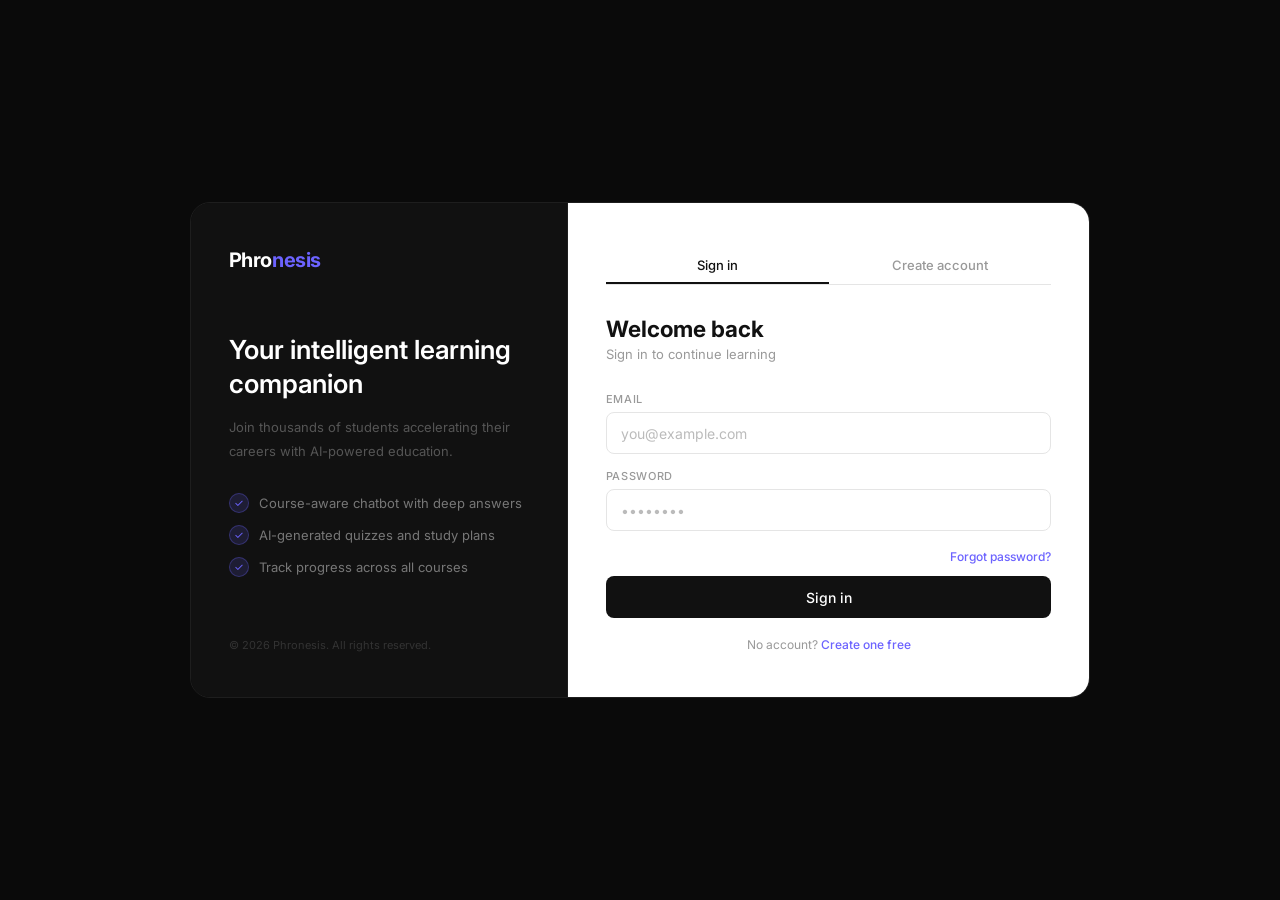
==== index.html @ 366d73b9 "Week 2 complete — full project restore" ====
<!DOCTYPE html>
<html lang="en">
<head>
  <meta charset="UTF-8"/>
  <meta name="viewport" content="width=device-width, initial-scale=1.0"/>
  <title>Phronesis — Sign in</title>
  <link rel="preconnect" href="https://fonts.googleapis.com"/>
  <link href="https://fonts.googleapis.com/css2?family=Inter:wght@400;500;600;700&display=swap" rel="stylesheet"/>
  <link rel="stylesheet" href="static/style.css"/>
  <style>
    body { background: #0a0a0a; min-height: 100vh; display: flex; align-items: center; justify-content: center; }
    .auth-wrap { width: 100%; max-width: 900px; margin: 2rem; display: flex; border-radius: 20px; overflow: hidden; border: 0.5px solid #1e1e1e; animation: fadeUp 0.6s ease forwards; }
    .auth-left { width: 42%; background: #111; padding: 3rem 2.5rem; display: flex; flex-direction: column; justify-content: space-between; border-right: 0.5px solid #1e1e1e; }
    .auth-logo { font-size: 20px; font-weight: 700; color: #fff; letter-spacing: -0.02em; }
    .auth-logo span { color: #6c63ff; }
    .auth-tagline { flex: 1; display: flex; flex-direction: column; justify-content: center; padding: 2rem 0; }
    .auth-tagline h2 { font-size: 1.75rem; color: #fff; line-height: 1.3; margin-bottom: 1rem; }
    .auth-tagline p { font-size: 13px; color: #555; line-height: 1.8; margin-bottom: 2rem; }
    .feature-list { display: flex; flex-direction: column; gap: 12px; }
    .feature-item { display: flex; align-items: center; gap: 10px; font-size: 13px; color: #777; }
    .feature-check { width: 20px; height: 20px; border-radius: 50%; background: rgba(108,99,255,0.15); border: 0.5px solid rgba(108,99,255,0.3); display: flex; align-items: center; justify-content: center; flex-shrink: 0; font-size: 11px; color: #6c63ff; }
    .auth-left-footer { font-size: 11px; color: #333; }
    .auth-right { width: 58%; background: #fff; padding: 3rem 2.5rem; display: flex; flex-direction: column; justify-content: center; }
    .tabs { display: flex; border-bottom: 0.5px solid var(--border); margin-bottom: 2rem; }
    .tab-btn { flex: 1; padding: 0.6rem; font-size: 13px; font-weight: 500; color: var(--text-muted); background: none; border: none; border-bottom: 2px solid transparent; margin-bottom: -0.5px; transition: all 0.2s; }
    .tab-btn.active { color: var(--text-primary); border-bottom-color: var(--text-primary); }
    .form-title { font-size: 1.5rem; font-weight: 700; color: var(--text-primary); margin-bottom: 0.3rem; }
    .form-sub { font-size: 13px; color: var(--text-muted); margin-bottom: 2rem; }
    .form-panel { display: none; }
    .form-panel.active { display: block; }
    .form-footer { margin-top: 1.25rem; font-size: 12px; color: var(--text-muted); text-align: center; }
    .form-footer a { color: #6c63ff; font-weight: 500; cursor: pointer; }
    .error-msg { background: #ffebee; color: #c62828; font-size: 12px; padding: 10px 14px; border-radius: var(--radius-sm); margin-bottom: 1rem; display: none; }
    .error-msg.show { display: block; }
    .forgot-link { text-align: right; margin-bottom: 0.75rem; }
    .forgot-link a { font-size: 12px; color: #6c63ff; font-weight: 500; cursor: pointer; }
  </style>
</head>
<body>
  <div class="auth-wrap">
    <div class="auth-left">
      <div class="auth-logo">Phro<span>nesis</span></div>
      <div class="auth-tagline">
        <h2>Your intelligent learning companion</h2>
        <p>Join thousands of students accelerating their careers with AI-powered education.</p>
        <div class="feature-list">
          <div class="feature-item"><div class="feature-check">✓</div>Course-aware chatbot with deep answers</div>
          <div class="feature-item"><div class="feature-check">✓</div>AI-generated quizzes and study plans</div>
          <div class="feature-item"><div class="feature-check">✓</div>Track progress across all courses</div>
        </div>
      </div>
      <div class="auth-left-footer">© 2026 Phronesis. All rights reserved.</div>
    </div>
    <div class="auth-right">
      <div class="tabs">
        <button class="tab-btn active" id="tab-login" onclick="switchTab('login')">Sign in</button>
        <button class="tab-btn" id="tab-register" onclick="switchTab('register')">Create account</button>
      </div>
      <div class="form-panel active" id="panel-login">
        <div class="form-title">Welcome back</div>
        <div class="form-sub">Sign in to continue learning</div>
        <div class="error-msg" id="login-error"></div>
        <div class="field"><label>Email</label><input type="email" id="login-email" placeholder="you@example.com"/></div>
        <div class="field"><label>Password</label><input type="password" id="login-password" placeholder="••••••••"/></div>
        <div class="forgot-link"><a onclick="window.location.href='/forgot'">Forgot password?</a></div>
        <button class="btn btn-dark btn-full" id="login-btn" onclick="handleLogin()">Sign in</button>
        <div class="form-footer">No account? <a onclick="switchTab('register')">Create one free</a></div>
      </div>
      <div class="form-panel" id="panel-register">
        <div class="form-title">Create account</div>
        <div class="form-sub">Start learning in seconds</div>
        <div class="error-msg" id="register-error"></div>
        <div class="field"><label>Full name</label><input type="text" id="reg-name" placeholder="Abhijay"/></div>
        <div class="field"><label>Email</label><input type="email" id="reg-email" placeholder="you@example.com"/></div>
        <div class="field"><label>Password</label><input type="password" id="reg-password" placeholder="Min. 8 characters"/></div>
        <button class="btn btn-primary btn-full" id="register-btn" onclick="handleRegister()">Create account</button>
        <div class="form-footer">Already have an account? <a onclick="switchTab('login')">Sign in</a></div>
      </div>
    </div>
  </div>
  <script src="static/app.js"></script>
  <script>
    if (isLoggedIn()) redirectByRole(getUser());
    function switchTab(tab) {
      document.querySelectorAll('.tab-btn').forEach(b => b.classList.remove('active'));
      document.querySelectorAll('.form-panel').forEach(p => p.classList.remove('active'));
      document.getElementById('tab-' + tab).classList.add('active');
      document.getElementById('panel-' + tab).classList.add('active');
    }
    function showError(id, msg) { const el = document.getElementById(id); el.textContent = msg; el.classList.add('show'); }
    function clearError(id) { document.getElementById(id).classList.remove('show'); }
    async function handleLogin() {
      clearError('login-error');
      const email = document.getElementById('login-email').value.trim();
      const password = document.getElementById('login-password').value;
      const btn = document.getElementById('login-btn');
      if (!email || !password) return showError('login-error', 'Please fill in all fields');
      setLoading(btn, true);
      try {
        const user = await login(email, password);
        toast('Welcome back, ' + user.name + '!');
        setTimeout(() => redirectByRole(user), 800);
      } catch (err) { showError('login-error', err.message); setLoading(btn, false); }
    }
    async function handleRegister() {
      clearError('register-error');
      const name = document.getElementById('reg-name').value.trim();
      const email = document.getElementById('reg-email').value.trim();
      const password = document.getElementById('reg-password').value;
      const btn = document.getElementById('register-btn');
      if (!name || !email || !password) return showError('register-error', 'Please fill in all fields');
      if (password.length < 8) return showError('register-error', 'Password must be at least 8 characters');
      setLoading(btn, true);
      try {
        const user = await register(name, email, password);
        toast('Account created! Welcome, ' + user.name + '!');
        setTimeout(() => redirectByRole(user), 800);
      } catch (err) { showError('register-error', err.message); setLoading(btn, false); }
    }
    document.addEventListener('keydown', e => {
      if (e.key !== 'Enter') return;
      const loginActive = document.getElementById('panel-login').classList.contains('active');
      if (loginActive) handleLogin(); else handleRegister();
    });
  </script>
</body>
</html>
---- static/style.css ----
*, *::before, *::after { box-sizing: border-box; margin: 0; padding: 0; }
:root {
  --brand: #6c63ff; --brand-dark: #4a43b8; --bg-dark: #0a0a0a;
  --bg-card: #ffffff; --bg-surface: #f8f8f8; --text-primary: #111111;
  --text-secondary: #666666; --text-muted: #999999; --border: #e5e5e5;
  --danger: #e24b4a; --success: #2e7d32;
  --radius-sm: 8px; --radius-md: 12px; --radius-lg: 16px;
  --font: 'Inter', system-ui, sans-serif;
}
html, body { height: 100%; font-family: var(--font); font-size: 15px; color: var(--text-primary); background: var(--bg-surface); -webkit-font-smoothing: antialiased; }
a { text-decoration: none; color: inherit; }
button { cursor: pointer; font-family: var(--font); }
input { font-family: var(--font); outline: none; }
h1 { font-size: 2.25rem; font-weight: 700; line-height: 1.15; }
h2 { font-size: 1.5rem; font-weight: 600; line-height: 1.3; }
h3 { font-size: 1.1rem; font-weight: 600; }
p { line-height: 1.7; color: var(--text-secondary); }
.btn { display: inline-flex; align-items: center; justify-content: center; gap: 8px; padding: 0 24px; height: 42px; border-radius: var(--radius-sm); font-size: 14px; font-weight: 500; border: none; transition: opacity 0.15s, transform 0.1s; }
.btn:active { transform: scale(0.98); }
.btn-primary { background: var(--brand); color: #fff; }
.btn-primary:hover { opacity: 0.9; }
.btn-dark { background: var(--text-primary); color: #fff; }
.btn-dark:hover { opacity: 0.85; }
.btn-outline { background: transparent; color: var(--text-primary); border: 0.5px solid var(--border); }
.btn-outline:hover { background: var(--bg-surface); }
.btn-ghost-light { background: rgba(255,255,255,0.08); color: #fff; border: 0.5px solid rgba(255,255,255,0.15); }
.btn-ghost-light:hover { background: rgba(255,255,255,0.15); }
.btn-danger { background: #ffebee; color: var(--danger); border: 0.5px solid #ffcdd2; }
.btn-danger:hover { background: #ffcdd2; }
.btn-sm { height: 32px; padding: 0 14px; font-size: 12px; }
.btn-full { width: 100%; }
.field { margin-bottom: 1rem; }
.field label { display: block; font-size: 11px; font-weight: 500; color: var(--text-muted); letter-spacing: 0.06em; text-transform: uppercase; margin-bottom: 6px; }
.field input { width: 100%; height: 42px; border: 0.5px solid var(--border); border-radius: var(--radius-sm); padding: 0 14px; font-size: 14px; color: var(--text-primary); background: #fff; transition: border-color 0.15s; }
.field input:focus { border-color: var(--brand); }
.field input::placeholder { color: #bbb; }
.card { background: var(--bg-card); border: 0.5px solid var(--border); border-radius: var(--radius-md); padding: 1.25rem; }
.pill { display: inline-block; font-size: 11px; padding: 3px 10px; border-radius: 20px; font-weight: 500; }
.pill-green { background: #e8f5e9; color: #2e7d32; }
.pill-red { background: #ffebee; color: #c62828; }
.pill-purple { background: #eeecff; color: #4a43b8; }
.pill-gray { background: #f1f1f1; color: #555; }
#toast { position: fixed; bottom: 2rem; left: 50%; transform: translateX(-50%) translateY(80px); background: var(--text-primary); color: #fff; padding: 12px 24px; border-radius: 100px; font-size: 13px; font-weight: 500; opacity: 0; transition: all 0.3s cubic-bezier(0.34,1.56,0.64,1); z-index: 9999; white-space: nowrap; }
#toast.show { opacity: 1; transform: translateX(-50%) translateY(0); }
#toast.error { background: var(--danger); }
.spinner { width: 18px; height: 18px; border: 2px solid rgba(255,255,255,0.3); border-top-color: #fff; border-radius: 50%; animation: spin 0.6s linear infinite; display: inline-block; }
@keyframes spin { to { transform: rotate(360deg); } }
.navbar { height: 56px; background: var(--bg-dark); display: flex; align-items: center; justify-content: space-between; padding: 0 2rem; position: sticky; top: 0; z-index: 100; }
.navbar-logo { font-size: 16px; font-weight: 700; color: #fff; letter-spacing: -0.02em; }
.navbar-logo span { color: var(--brand); }
.navbar-right { display: flex; align-items: center; gap: 1rem; }
.navbar-user { display: flex; align-items: center; gap: 10px; color: #aaa; font-size: 13px; }
.avatar { width: 32px; height: 32px; border-radius: 50%; background: var(--brand); display: flex; align-items: center; justify-content: center; font-size: 12px; font-weight: 600; color: #fff; flex-shrink: 0; }
@keyframes fadeUp { from { opacity: 0; transform: translateY(16px); } to { opacity: 1; transform: translateY(0); } }
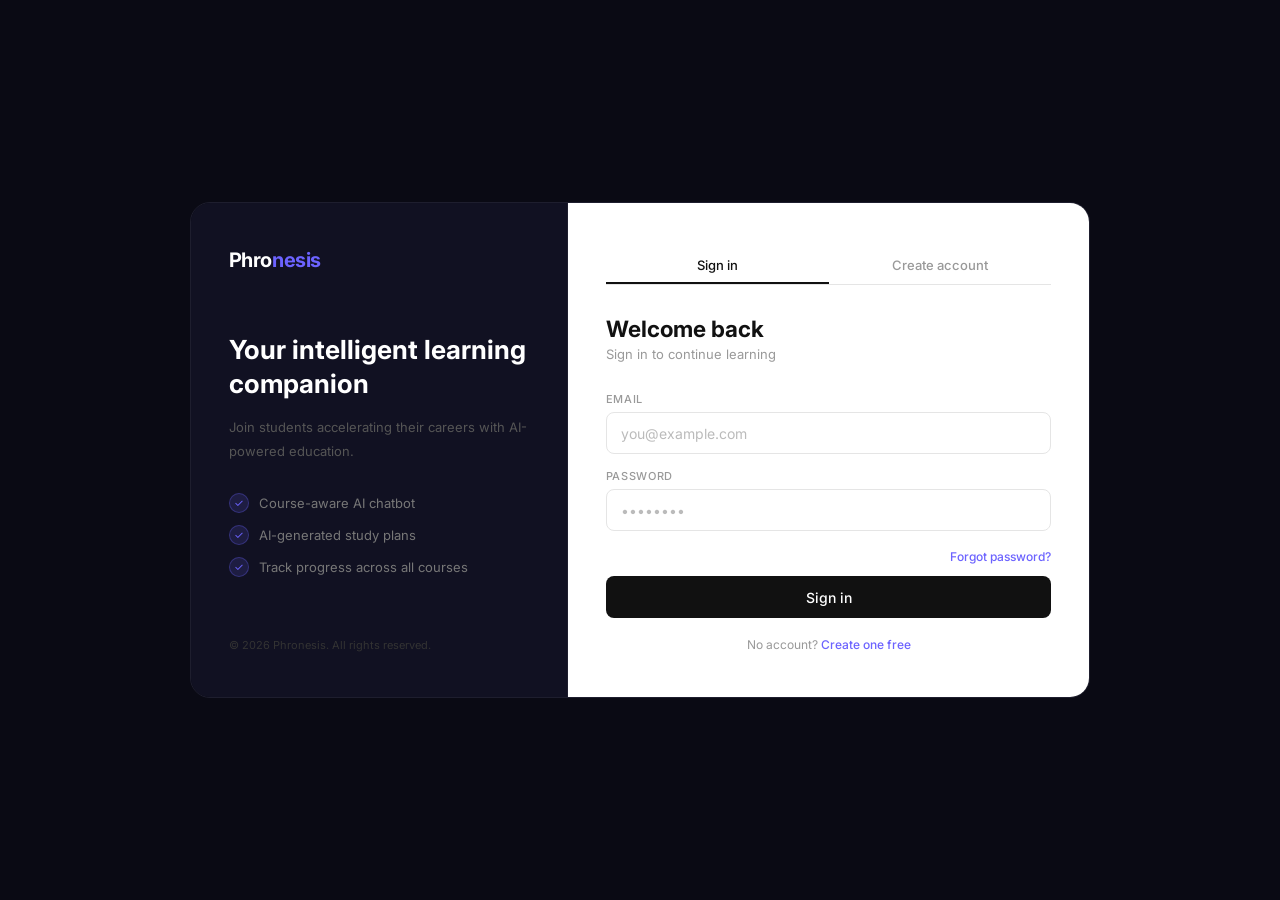
==== commit 3daeb47b: "Week 6 — study plan generator, ollama chatbot, clean project rebuild" ====
--- a/index.html
+++ b/index.html
@@ -1,39 +1,37 @@
 <!DOCTYPE html>
 <html lang="en">
 <head>
-  <meta charset="UTF-8"/>
-  <meta name="viewport" content="width=device-width, initial-scale=1.0"/>
+  <meta charset="UTF-8"/><meta name="viewport" content="width=device-width, initial-scale=1.0"/>
   <title>Phronesis — Sign in</title>
   <link rel="preconnect" href="https://fonts.googleapis.com"/>
   <link href="https://fonts.googleapis.com/css2?family=Inter:wght@400;500;600;700&display=swap" rel="stylesheet"/>
-  <link rel="stylesheet" href="static/style.css"/>
+  <link rel="stylesheet" href="/static/style.css"/>
   <style>
-    body { background: #0a0a0a; min-height: 100vh; display: flex; align-items: center; justify-content: center; }
-    .auth-wrap { width: 100%; max-width: 900px; margin: 2rem; display: flex; border-radius: 20px; overflow: hidden; border: 0.5px solid #1e1e1e; animation: fadeUp 0.6s ease forwards; }
-    .auth-left { width: 42%; background: #111; padding: 3rem 2.5rem; display: flex; flex-direction: column; justify-content: space-between; border-right: 0.5px solid #1e1e1e; }
-    .auth-logo { font-size: 20px; font-weight: 700; color: #fff; letter-spacing: -0.02em; }
-    .auth-logo span { color: #6c63ff; }
-    .auth-tagline { flex: 1; display: flex; flex-direction: column; justify-content: center; padding: 2rem 0; }
-    .auth-tagline h2 { font-size: 1.75rem; color: #fff; line-height: 1.3; margin-bottom: 1rem; }
-    .auth-tagline p { font-size: 13px; color: #555; line-height: 1.8; margin-bottom: 2rem; }
-    .feature-list { display: flex; flex-direction: column; gap: 12px; }
-    .feature-item { display: flex; align-items: center; gap: 10px; font-size: 13px; color: #777; }
-    .feature-check { width: 20px; height: 20px; border-radius: 50%; background: rgba(108,99,255,0.15); border: 0.5px solid rgba(108,99,255,0.3); display: flex; align-items: center; justify-content: center; flex-shrink: 0; font-size: 11px; color: #6c63ff; }
-    .auth-left-footer { font-size: 11px; color: #333; }
-    .auth-right { width: 58%; background: #fff; padding: 3rem 2.5rem; display: flex; flex-direction: column; justify-content: center; }
-    .tabs { display: flex; border-bottom: 0.5px solid var(--border); margin-bottom: 2rem; }
-    .tab-btn { flex: 1; padding: 0.6rem; font-size: 13px; font-weight: 500; color: var(--text-muted); background: none; border: none; border-bottom: 2px solid transparent; margin-bottom: -0.5px; transition: all 0.2s; }
-    .tab-btn.active { color: var(--text-primary); border-bottom-color: var(--text-primary); }
-    .form-title { font-size: 1.5rem; font-weight: 700; color: var(--text-primary); margin-bottom: 0.3rem; }
-    .form-sub { font-size: 13px; color: var(--text-muted); margin-bottom: 2rem; }
-    .form-panel { display: none; }
-    .form-panel.active { display: block; }
-    .form-footer { margin-top: 1.25rem; font-size: 12px; color: var(--text-muted); text-align: center; }
-    .form-footer a { color: #6c63ff; font-weight: 500; cursor: pointer; }
-    .error-msg { background: #ffebee; color: #c62828; font-size: 12px; padding: 10px 14px; border-radius: var(--radius-sm); margin-bottom: 1rem; display: none; }
-    .error-msg.show { display: block; }
-    .forgot-link { text-align: right; margin-bottom: 0.75rem; }
-    .forgot-link a { font-size: 12px; color: #6c63ff; font-weight: 500; cursor: pointer; }
+    body{background:#0a0a14;min-height:100vh;display:flex;align-items:center;justify-content:center}
+    .auth-wrap{width:100%;max-width:900px;margin:2rem;display:flex;border-radius:20px;overflow:hidden;border:0.5px solid #1e1e2e;animation:fadeUp 0.6s ease forwards}
+    .auth-left{width:42%;background:#111122;padding:3rem 2.5rem;display:flex;flex-direction:column;justify-content:space-between;border-right:0.5px solid #1e1e2e}
+    .auth-logo{font-size:20px;font-weight:700;color:#fff;letter-spacing:-0.02em}
+    .auth-logo span{color:#6c63ff}
+    .auth-tagline{flex:1;display:flex;flex-direction:column;justify-content:center;padding:2rem 0}
+    .auth-tagline h2{font-size:1.75rem;color:#fff;line-height:1.3;margin-bottom:1rem}
+    .auth-tagline p{font-size:13px;color:#555;line-height:1.8;margin-bottom:2rem}
+    .feature-list{display:flex;flex-direction:column;gap:12px}
+    .feature-item{display:flex;align-items:center;gap:10px;font-size:13px;color:#777}
+    .feature-check{width:20px;height:20px;border-radius:50%;background:rgba(108,99,255,0.15);border:0.5px solid rgba(108,99,255,0.3);display:flex;align-items:center;justify-content:center;flex-shrink:0;font-size:11px;color:#6c63ff}
+    .auth-left-footer{font-size:11px;color:#333}
+    .auth-right{width:58%;background:#fff;padding:3rem 2.5rem;display:flex;flex-direction:column;justify-content:center}
+    .tabs{display:flex;border-bottom:0.5px solid var(--border);margin-bottom:2rem}
+    .tab-btn{flex:1;padding:0.6rem;font-size:13px;font-weight:500;color:var(--text-muted);background:none;border:none;border-bottom:2px solid transparent;margin-bottom:-0.5px;transition:all 0.2s}
+    .tab-btn.active{color:var(--text-primary);border-bottom-color:var(--text-primary)}
+    .form-title{font-size:1.5rem;font-weight:700;margin-bottom:0.3rem}
+    .form-sub{font-size:13px;color:var(--text-muted);margin-bottom:2rem}
+    .form-panel{display:none}.form-panel.active{display:block}
+    .form-footer{margin-top:1.25rem;font-size:12px;color:var(--text-muted);text-align:center}
+    .form-footer a{color:#6c63ff;font-weight:500;cursor:pointer}
+    .error-msg{background:#ffebee;color:#c62828;font-size:12px;padding:10px 14px;border-radius:var(--radius-sm);margin-bottom:1rem;display:none}
+    .error-msg.show{display:block}
+    .forgot-link{text-align:right;margin-bottom:0.75rem}
+    .forgot-link a{font-size:12px;color:#6c63ff;font-weight:500;cursor:pointer}
   </style>
 </head>
 <body>
@@ -42,10 +40,10 @@
       <div class="auth-logo">Phro<span>nesis</span></div>
       <div class="auth-tagline">
         <h2>Your intelligent learning companion</h2>
-        <p>Join thousands of students accelerating their careers with AI-powered education.</p>
+        <p>Join students accelerating their careers with AI-powered education.</p>
         <div class="feature-list">
-          <div class="feature-item"><div class="feature-check">✓</div>Course-aware chatbot with deep answers</div>
-          <div class="feature-item"><div class="feature-check">✓</div>AI-generated quizzes and study plans</div>
+          <div class="feature-item"><div class="feature-check">✓</div>Course-aware AI chatbot</div>
+          <div class="feature-item"><div class="feature-check">✓</div>AI-generated study plans</div>
           <div class="feature-item"><div class="feature-check">✓</div>Track progress across all courses</div>
         </div>
       </div>
@@ -70,7 +68,7 @@
         <div class="form-title">Create account</div>
         <div class="form-sub">Start learning in seconds</div>
         <div class="error-msg" id="register-error"></div>
-        <div class="field"><label>Full name</label><input type="text" id="reg-name" placeholder="Abhijay"/></div>
+        <div class="field"><label>Full name</label><input type="text" id="reg-name" placeholder="Your name"/></div>
         <div class="field"><label>Email</label><input type="email" id="reg-email" placeholder="you@example.com"/></div>
         <div class="field"><label>Password</label><input type="password" id="reg-password" placeholder="Min. 8 characters"/></div>
         <button class="btn btn-primary btn-full" id="register-btn" onclick="handleRegister()">Create account</button>
@@ -78,49 +76,43 @@
       </div>
     </div>
   </div>
-  <script src="static/app.js"></script>
+  <script src="/static/app.js"></script>
   <script>
     if (isLoggedIn()) redirectByRole(getUser());
     function switchTab(tab) {
-      document.querySelectorAll('.tab-btn').forEach(b => b.classList.remove('active'));
-      document.querySelectorAll('.form-panel').forEach(p => p.classList.remove('active'));
-      document.getElementById('tab-' + tab).classList.add('active');
-      document.getElementById('panel-' + tab).classList.add('active');
+      document.querySelectorAll('.tab-btn').forEach(b=>b.classList.remove('active'));
+      document.querySelectorAll('.form-panel').forEach(p=>p.classList.remove('active'));
+      document.getElementById('tab-'+tab).classList.add('active');
+      document.getElementById('panel-'+tab).classList.add('active');
     }
-    function showError(id, msg) { const el = document.getElementById(id); el.textContent = msg; el.classList.add('show'); }
-    function clearError(id) { document.getElementById(id).classList.remove('show'); }
-    async function handleLogin() {
-      clearError('login-error');
-      const email = document.getElementById('login-email').value.trim();
-      const password = document.getElementById('login-password').value;
-      const btn = document.getElementById('login-btn');
-      if (!email || !password) return showError('login-error', 'Please fill in all fields');
-      setLoading(btn, true);
-      try {
-        const user = await login(email, password);
-        toast('Welcome back, ' + user.name + '!');
-        setTimeout(() => redirectByRole(user), 800);
-      } catch (err) { showError('login-error', err.message); setLoading(btn, false); }
+    function showErr(id,msg){const el=document.getElementById(id);el.textContent=msg;el.classList.add('show')}
+    function clearErr(id){document.getElementById(id).classList.remove('show')}
+    async function handleLogin(){
+      clearErr('login-error');
+      const email=document.getElementById('login-email').value.trim();
+      const password=document.getElementById('login-password').value;
+      const btn=document.getElementById('login-btn');
+      if(!email||!password)return showErr('login-error','Please fill in all fields');
+      setLoading(btn,true);
+      try{const user=await login(email,password);toast('Welcome back, '+user.name+'!');setTimeout(()=>redirectByRole(user),800)}
+      catch(err){showErr('login-error',err.message);setLoading(btn,false)}
     }
-    async function handleRegister() {
-      clearError('register-error');
-      const name = document.getElementById('reg-name').value.trim();
-      const email = document.getElementById('reg-email').value.trim();
-      const password = document.getElementById('reg-password').value;
-      const btn = document.getElementById('register-btn');
-      if (!name || !email || !password) return showError('register-error', 'Please fill in all fields');
-      if (password.length < 8) return showError('register-error', 'Password must be at least 8 characters');
-      setLoading(btn, true);
-      try {
-        const user = await register(name, email, password);
-        toast('Account created! Welcome, ' + user.name + '!');
-        setTimeout(() => redirectByRole(user), 800);
-      } catch (err) { showError('register-error', err.message); setLoading(btn, false); }
+    async function handleRegister(){
+      clearErr('register-error');
+      const name=document.getElementById('reg-name').value.trim();
+      const email=document.getElementById('reg-email').value.trim();
+      const password=document.getElementById('reg-password').value;
+      const btn=document.getElementById('register-btn');
+      if(!name||!email||!password)return showErr('register-error','Please fill in all fields');
+      if(password.length<8)return showErr('register-error','Password must be at least 8 characters');
+      setLoading(btn,true);
+      try{const user=await register(name,email,password);toast('Account created! Welcome, '+user.name+'!');setTimeout(()=>redirectByRole(user),800)}
+      catch(err){showErr('register-error',err.message);setLoading(btn,false)}
     }
-    document.addEventListener('keydown', e => {
-      if (e.key !== 'Enter') return;
-      const loginActive = document.getElementById('panel-login').classList.contains('active');
-      if (loginActive) handleLogin(); else handleRegister();
+    document.addEventListener('keydown',e=>{
+      if(e.key!=='Enter')return;
+      if(document.getElementById('panel-login').classList.contains('active'))handleLogin();
+      else handleRegister();
     });
   </script>
 </body>
--- a/static/style.css
+++ b/static/style.css
@@ -1,54 +1,49 @@
-*, *::before, *::after { box-sizing: border-box; margin: 0; padding: 0; }
-:root {
-  --brand: #6c63ff; --brand-dark: #4a43b8; --bg-dark: #0a0a0a;
-  --bg-card: #ffffff; --bg-surface: #f8f8f8; --text-primary: #111111;
-  --text-secondary: #666666; --text-muted: #999999; --border: #e5e5e5;
-  --danger: #e24b4a; --success: #2e7d32;
-  --radius-sm: 8px; --radius-md: 12px; --radius-lg: 16px;
-  --font: 'Inter', system-ui, sans-serif;
+*,*::before,*::after{box-sizing:border-box;margin:0;padding:0}
+:root{
+  --brand:#6c63ff;--brand-dark:#4a43b8;--bg-dark:#0a0a14;
+  --bg-card:#ffffff;--bg-surface:#f4f4f6;--text-primary:#111111;
+  --text-secondary:#555555;--text-muted:#999999;--border:#e5e5e5;
+  --danger:#e24b4a;--success:#2e7d32;
+  --radius-sm:8px;--radius-md:12px;--radius-lg:16px;
+  --font:'Inter',system-ui,sans-serif;
 }
-html, body { height: 100%; font-family: var(--font); font-size: 15px; color: var(--text-primary); background: var(--bg-surface); -webkit-font-smoothing: antialiased; }
-a { text-decoration: none; color: inherit; }
-button { cursor: pointer; font-family: var(--font); }
-input { font-family: var(--font); outline: none; }
-h1 { font-size: 2.25rem; font-weight: 700; line-height: 1.15; }
-h2 { font-size: 1.5rem; font-weight: 600; line-height: 1.3; }
-h3 { font-size: 1.1rem; font-weight: 600; }
-p { line-height: 1.7; color: var(--text-secondary); }
-.btn { display: inline-flex; align-items: center; justify-content: center; gap: 8px; padding: 0 24px; height: 42px; border-radius: var(--radius-sm); font-size: 14px; font-weight: 500; border: none; transition: opacity 0.15s, transform 0.1s; }
-.btn:active { transform: scale(0.98); }
-.btn-primary { background: var(--brand); color: #fff; }
-.btn-primary:hover { opacity: 0.9; }
-.btn-dark { background: var(--text-primary); color: #fff; }
-.btn-dark:hover { opacity: 0.85; }
-.btn-outline { background: transparent; color: var(--text-primary); border: 0.5px solid var(--border); }
-.btn-outline:hover { background: var(--bg-surface); }
-.btn-ghost-light { background: rgba(255,255,255,0.08); color: #fff; border: 0.5px solid rgba(255,255,255,0.15); }
-.btn-ghost-light:hover { background: rgba(255,255,255,0.15); }
-.btn-danger { background: #ffebee; color: var(--danger); border: 0.5px solid #ffcdd2; }
-.btn-danger:hover { background: #ffcdd2; }
-.btn-sm { height: 32px; padding: 0 14px; font-size: 12px; }
-.btn-full { width: 100%; }
-.field { margin-bottom: 1rem; }
-.field label { display: block; font-size: 11px; font-weight: 500; color: var(--text-muted); letter-spacing: 0.06em; text-transform: uppercase; margin-bottom: 6px; }
-.field input { width: 100%; height: 42px; border: 0.5px solid var(--border); border-radius: var(--radius-sm); padding: 0 14px; font-size: 14px; color: var(--text-primary); background: #fff; transition: border-color 0.15s; }
-.field input:focus { border-color: var(--brand); }
-.field input::placeholder { color: #bbb; }
-.card { background: var(--bg-card); border: 0.5px solid var(--border); border-radius: var(--radius-md); padding: 1.25rem; }
-.pill { display: inline-block; font-size: 11px; padding: 3px 10px; border-radius: 20px; font-weight: 500; }
-.pill-green { background: #e8f5e9; color: #2e7d32; }
-.pill-red { background: #ffebee; color: #c62828; }
-.pill-purple { background: #eeecff; color: #4a43b8; }
-.pill-gray { background: #f1f1f1; color: #555; }
-#toast { position: fixed; bottom: 2rem; left: 50%; transform: translateX(-50%) translateY(80px); background: var(--text-primary); color: #fff; padding: 12px 24px; border-radius: 100px; font-size: 13px; font-weight: 500; opacity: 0; transition: all 0.3s cubic-bezier(0.34,1.56,0.64,1); z-index: 9999; white-space: nowrap; }
-#toast.show { opacity: 1; transform: translateX(-50%) translateY(0); }
-#toast.error { background: var(--danger); }
-.spinner { width: 18px; height: 18px; border: 2px solid rgba(255,255,255,0.3); border-top-color: #fff; border-radius: 50%; animation: spin 0.6s linear infinite; display: inline-block; }
-@keyframes spin { to { transform: rotate(360deg); } }
-.navbar { height: 56px; background: var(--bg-dark); display: flex; align-items: center; justify-content: space-between; padding: 0 2rem; position: sticky; top: 0; z-index: 100; }
-.navbar-logo { font-size: 16px; font-weight: 700; color: #fff; letter-spacing: -0.02em; }
-.navbar-logo span { color: var(--brand); }
-.navbar-right { display: flex; align-items: center; gap: 1rem; }
-.navbar-user { display: flex; align-items: center; gap: 10px; color: #aaa; font-size: 13px; }
-.avatar { width: 32px; height: 32px; border-radius: 50%; background: var(--brand); display: flex; align-items: center; justify-content: center; font-size: 12px; font-weight: 600; color: #fff; flex-shrink: 0; }
-@keyframes fadeUp { from { opacity: 0; transform: translateY(16px); } to { opacity: 1; transform: translateY(0); } }
+html,body{height:100%;font-family:var(--font);font-size:15px;color:var(--text-primary);background:var(--bg-surface);-webkit-font-smoothing:antialiased}
+a{text-decoration:none;color:inherit}
+button{cursor:pointer;font-family:var(--font)}
+input{font-family:var(--font);outline:none}
+.btn{display:inline-flex;align-items:center;justify-content:center;gap:8px;padding:0 24px;height:42px;border-radius:var(--radius-sm);font-size:14px;font-weight:500;border:none;transition:opacity 0.15s,transform 0.1s}
+.btn:active{transform:scale(0.98)}
+.btn-primary{background:var(--brand);color:#fff}
+.btn-primary:hover{opacity:0.9}
+.btn-dark{background:var(--text-primary);color:#fff}
+.btn-dark:hover{opacity:0.85}
+.btn-outline{background:transparent;color:var(--text-primary);border:0.5px solid var(--border)}
+.btn-outline:hover{background:var(--bg-surface)}
+.btn-ghost-light{background:rgba(255,255,255,0.08);color:#fff;border:0.5px solid rgba(255,255,255,0.15)}
+.btn-ghost-light:hover{background:rgba(255,255,255,0.15)}
+.btn-danger{background:#ffebee;color:var(--danger);border:0.5px solid #ffcdd2}
+.btn-danger:hover{background:#ffcdd2}
+.btn-sm{height:32px;padding:0 14px;font-size:12px}
+.btn-full{width:100%}
+.field{margin-bottom:1rem}
+.field label{display:block;font-size:11px;font-weight:500;color:var(--text-muted);letter-spacing:0.06em;text-transform:uppercase;margin-bottom:6px}
+.field input,.field textarea{width:100%;height:42px;border:0.5px solid var(--border);border-radius:var(--radius-sm);padding:0 14px;font-size:14px;color:var(--text-primary);background:#fff;transition:border-color 0.15s}
+.field input:focus,.field textarea:focus{border-color:var(--brand)}
+.field input::placeholder,.field textarea::placeholder{color:#bbb}
+.field textarea{height:auto;padding:12px 14px}
+.pill{display:inline-block;font-size:11px;padding:3px 10px;border-radius:20px;font-weight:500}
+.pill-green{background:#e8f5e9;color:#2e7d32}
+.pill-red{background:#ffebee;color:#c62828}
+.pill-purple{background:#eeecff;color:#4a43b8}
+.pill-gray{background:#f1f1f1;color:#555}
+#toast{position:fixed;bottom:2rem;left:50%;transform:translateX(-50%) translateY(80px);background:var(--text-primary);color:#fff;padding:12px 24px;border-radius:100px;font-size:13px;font-weight:500;opacity:0;transition:all 0.3s cubic-bezier(0.34,1.56,0.64,1);z-index:9999;white-space:nowrap}
+#toast.show{opacity:1;transform:translateX(-50%) translateY(0)}
+#toast.error{background:var(--danger)}
+.spinner{width:18px;height:18px;border:2px solid rgba(255,255,255,0.3);border-top-color:#fff;border-radius:50%;animation:spin 0.6s linear infinite;display:inline-block}
+@keyframes spin{to{transform:rotate(360deg)}}
+.navbar{height:56px;background:var(--bg-dark);display:flex;align-items:center;justify-content:space-between;padding:0 2rem;position:sticky;top:0;z-index:100}
+.navbar-logo{font-size:16px;font-weight:700;color:#fff;letter-spacing:-0.02em}
+.navbar-logo span{color:var(--brand)}
+.navbar-right{display:flex;align-items:center;gap:1rem}
+.avatar{width:32px;height:32px;border-radius:50%;background:var(--brand);display:flex;align-items:center;justify-content:center;font-size:12px;font-weight:600;color:#fff;flex-shrink:0}
+@keyframes fadeUp{from{opacity:0;transform:translateY(16px)}to{opacity:1;transform:translateY(0)}}
